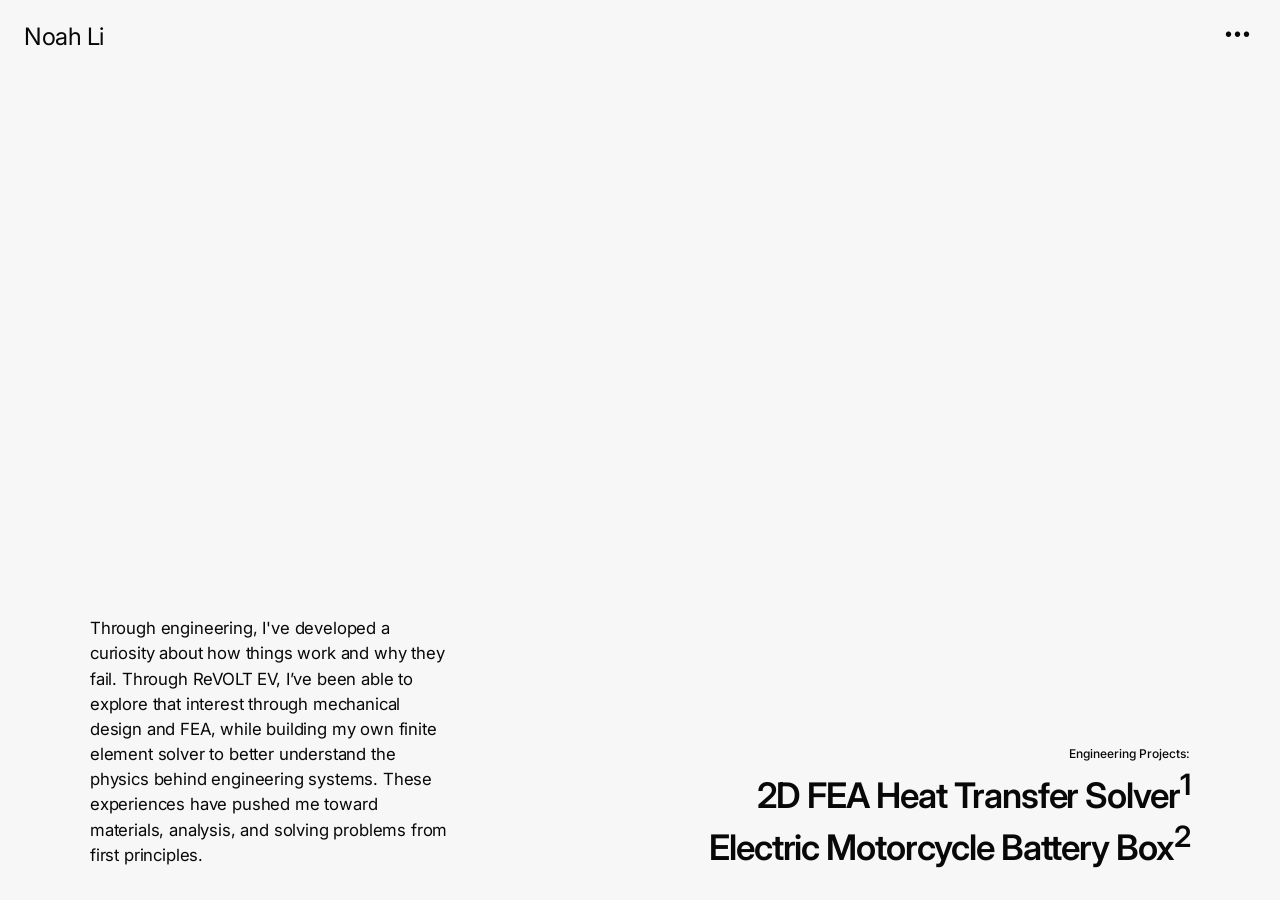
==== engineering.html @ c1a85e19 "Initial portfolio commit with clean video and 3D model" ====
<!DOCTYPE html>
<html lang="en">
<head>
    <meta charset="UTF-8">
    <meta name="viewport" content="width=device-width, initial-scale=1.0">
    <title>Noah Li Engineering Portfolio</title>
    <link rel="preconnect" href="https://fonts.googleapis.com">
    <link rel="preconnect" href="https://fonts.gstatic.com" crossorigin>
    <link href="https://fonts.googleapis.com/css2?family=Inter:wght@400;500;600;700&display=swap" rel="stylesheet">
    <link rel="stylesheet" href="style.css">
</head>
<body>

    <!-- =========================================
         HEADER / TOP NAVIGATION
    ========================================== -->
    <header class="header">
        <div class="logo">
            <h1>Noah Li</h1>
        </div>

        <!-- Three dots button -->
        <button class="dots-btn" id="contactToggle" aria-label="Open contact info">
            •••
        </button>

        <!-- Contact Popover / Tab -->
        <div class="contact-tab" id="contactTab">
            <button class="close-btn" id="contactClose">&times;</button>
            <h3>Contact</h3>
            <p><a href="mailto:noah.li@ucalgary.ca">noah.li@ucalgary.ca</a></p>
            <p><a href="https://www.linkedin.com/in/noahlizh/" target="_blank" rel="noopener">LinkedIn ↗</a></p>
            <p class="location">Calgary, AB</p>
            
            <div class="contact-actions">
                <a href="../index.html" class="portfolio-btn">Film Portfolio ↗</a>
            </div>
        </div>
    </header>

    <!-- =========================================
         FULL-SCREEN CONTINUOUS BACKGROUND VIDEO
    ========================================== -->
    <div class="video-preview-container">
        <!-- Always playing background video -->
        <video class="active" src="assets/videos/engineering/fea_1_1.mp4" autoplay muted loop playsinline preload="auto"></video>
    </div>

    <!-- =========================================
         SPLIT MAIN CONTAINER (Intro Left, Works Right)
    ========================================== -->
    <main class="eng-main-container">
        
        <!-- Left Column: Name & Intro -->
        <div class="eng-intro-col">
            <p class="eng-bio">
                Through engineering, I've developed a curiosity about how things work and why they fail. Through ReVOLT EV, I’ve been able to explore that interest through mechanical design and FEA, while building my own finite element solver to better understand the physics behind engineering systems. These experiences have pushed me toward materials, analysis, and solving problems from first principles.
            </p>
        </div>

        <!-- Right Column: Stacked Project Links -->
        <div class="eng-works-col">
            <span class="label">Engineering Projects:</span>
            <div class="eng-works-list">
                <a href="https://awsbjt3xvdu2c37jyzpubn.streamlit.app/" class="work-item" target="_blank" rel="noopener">2D FEA Heat Transfer Solver<sup>1</sup></a>
                <a href="projects/battery-box.html" class="work-item">Electric Motorcycle Battery Box<sup>2</sup></a>
            </div>
        </div>

    </main>

    <!-- =========================================
         JAVASCRIPT CONTROLS (Contact Toggle Only)
    ========================================== -->
    <script>
        // Contact Popover Toggle
        const toggleBtn = document.getElementById('contactToggle');
        const closeBtn = document.getElementById('contactClose');
        const contactTab = document.getElementById('contactTab');

        toggleBtn.addEventListener('click', (e) => {
            e.stopPropagation();
            contactTab.classList.toggle('active');
        });

        closeBtn.addEventListener('click', () => {
            contactTab.classList.remove('active');
        });

        document.addEventListener('click', (e) => {
            if (!contactTab.contains(e.target) && e.target !== toggleBtn) {
                contactTab.classList.remove('active');
            }
        });
    </script>
</body>
</html>
---- style.css ----
/* =========================================
   RESET & BASE STYLES
========================================= */
* {
    margin: 0;
    padding: 0;
    box-sizing: border-box;
}

body {
    font-family: 'Inter', -apple-system, BlinkMacSystemFont, sans-serif;
    background-color: #f7f7f7;
    color: #111111;
    height: 100vh;
    display: flex;
    flex-direction: column;
    justify-content: space-between;
    padding: 24px;
    overflow: hidden;
    position: relative; /* REQUIRED for centering the video container */
    -webkit-font-smoothing: antialiased;
}

/* =========================================
   HEADER & LOGO
========================================= */
/* =========================================
   HEADER & LOGO
========================================= */
.header {
    display: flex;
    justify-content: space-between;
    align-items: flex-start;
    position: relative;
    z-index: 10;
    
    /* Applies difference blend mode to header text & dots button */
    mix-blend-mode: difference;
    color: #ffffff;
}

.logo h1, .logo h2 {
    font-size: 1.5rem;          /* Reduced from 2rem to match the delicate scale */
    font-weight: 400;          /* Reduced from 600 to Regular/Normal weight */
    letter-spacing: -0.02em;   /* Slightly tighter for modern typography */
    line-height: 1.05;
    color: #ffffff;
}

.dots-btn {
    background: none;
    border: none;
    font-size: 1.25rem;
    font-weight: 400;          /* Changed from bold to regular */
    letter-spacing: 2px;
    cursor: pointer;
    color: #ffffff;
    padding: 0 4px;
    line-height: 1;
}

.dots-btn:hover {
    opacity: 0.6;
}
/* =========================================
   CONTACT TAB (POPOVER)
========================================= */
.contact-tab {
    position: absolute;
    top: 40px;
    right: 0;
    width: 240px;
    background: #ffffff;
    border: 1px solid #111;
    padding: 20px;
    display: none;
    flex-direction: column;
    gap: 8px;
    z-index: 100;
    box-shadow: 0 10px 30px rgba(0, 0, 0, 0.08);
    
    /* Isolation keeps popover text crisp and non-blended */
    mix-blend-mode: normal;
    color: #111111;
}

.contact-tab a, 
.contact-tab h3, 
.contact-tab .location, 
.close-btn {
    color: #111111;
}

.contact-tab.active {
    display: flex;
}

.contact-tab h3 {
    font-size: 0.85rem;
    text-transform: uppercase;
    letter-spacing: 0.05em;
    margin-bottom: 8px;
}

.contact-tab a {
    color: #111;
    text-decoration: none;
    font-size: 0.95rem;
}

.contact-tab a:hover {
    text-decoration: underline;
}

.contact-tab .location {
    font-size: 0.85rem;
    color: #666;
    margin-top: 8px;
}

.close-btn {
    position: absolute;
    top: 10px;
    right: 12px;
    background: none;
    border: none;
    font-size: 1.2rem;
    cursor: pointer;
}

/* =========================================
   VIDEO PREVIEW AREA (THIS WAS MISSING!)
========================================= */
/* =========================================
   FULL-SCREEN VIDEO BACKGROUND PREVIEW
========================================= */
.video-preview-container {
    position: fixed;        /* Fixes container to fill the full screen viewport */
    top: 0;
    left: 0;
    width: 100vw;
    height: 100vh;
    pointer-events: none;   /* Keeps text, links, and three-dot buttons clickable */
    z-index: 0;             /* Places video behind header and text links */
    overflow: hidden;
}

.video-preview-container video {
    position: absolute;
    top: 0;
    left: 0;
    width: 100%;
    height: 100%;
    object-fit: cover;      /* Scales video to fill entire screen without stretching */
    opacity: 0;
    transition: opacity 0.4s ease-in-out; /* Smooth fade effect */
}

.video-preview-container video.active {
    opacity: 1;
}
/* =========================================
   SELECTED WORKS (INLINE FOOTNOTE LIST)
========================================= */
.works-container {
    max-width: 1100px;
    margin-bottom: 8px;
    position: relative;
    z-index: 10;
    
    /* Applies difference blend mode to all project text */
    mix-blend-mode: difference;
    color: #ffffff;
}

.label {
    display: block;
    font-size: 0.75rem;
    font-weight: 500;
    color: #ffffff;
    margin-bottom: 6px;
}

.work-item {
    font-size: 2.2rem;
    font-weight: 600;
    letter-spacing: -0.03em;
    color: #ffffff; /* Must be white for difference mode to calculate accurately */
    text-decoration: none;
    display: inline;
    margin-right: 6px;
    transition: opacity 0.2s ease;
}

.work-item:hover {
    opacity: 0.6; /* Keeps subtle hover dimming */
}

.work-item.static {
    color: #ffffff;
}

/* Responsive adjustments */
@media (max-width: 768px) {
    .logo h1, .logo h2 {
        font-size: 1.2rem; /* Adjusted for mobile screens */
    }
    
    .work-item {
        font-size: 1.5rem;
    }

    .work-item sup {
        font-size: 0.8rem;
    }
}

.video-preview-container video {
    position: absolute;
    top: 0;
    left: 0;
    width: 100%;
    height: 100%;
    opacity: 0;
    transition: opacity 0.2s ease-in-out;
    pointer-events: none;
}

.video-preview-container video.active {
    opacity: 1;
}

.contact-actions {
    margin-top: 16px;
    padding-top: 12px;
    border-top: 1px solid rgba(0, 0, 0, 0.1); /* Subtle separator line */
}

.portfolio-btn {
    display: inline-block;
    font-size: 14px;
    font-weight: 500;
    color: #000;
    text-decoration: none;
    padding: 8px 12px;
    background: #f0f0f0;
    border-radius: 4px;
    transition: background 0.2s ease;
}

.portfolio-btn:hover {
    background: #e0e0e0;
}

/* =========================================
   ENGINEERING PORTFOLIO SPLIT LAYOUT
========================================= */
.eng-main-container {
    max-width: 1100px;
    width: 100%;
    margin: 0 auto;
    display: flex;
    justify-content: space-between;
    align-items: flex-end;
    position: relative;
    z-index: 10;
    mix-blend-mode: difference;
    color: #ffffff;
    padding-bottom: 8px;
}

.eng-intro-col {
    max-width: 360px;
}

.eng-bio {
    font-size: 1.05rem;
    line-height: 1.5;
    font-weight: 400;
    color: #ffffff;
    letter-spacing: -0.01em;
}

.eng-works-col {
    display: flex;
    flex-direction: column;
    align-items: flex-end;
    text-align: right;
}

.eng-works-list {
    display: flex;
    flex-direction: column;
    align-items: flex-end;
    gap: 4px;
}

.eng-works-list .work-item {
    display: block;
    margin-right: 0;
}

/* Responsive adjustment for mobile devices */
@media (max-width: 768px) {
    .eng-main-container {
        flex-direction: column;
        align-items: flex-start;
        gap: 32px;
    }

    .eng-works-col {
        align-items: flex-start;
        text-align: left;
    }

    .eng-works-list {
        align-items: flex-start;
    }
}

/* =========================================
   PROJECT DETAIL PAGE STYLES
========================================= */
.project-container {
    max-width: 1100px;
    width: 100%;
    margin: 40px auto 0 auto;
    position: relative;
    z-index: 10;
    mix-blend-mode: difference;
    color: #ffffff;
    padding-bottom: 60px;
}

.project-header {
    margin-bottom: 40px;
}

.project-category {
    display: block;
    font-size: 0.75rem;
    font-weight: 500;
    text-transform: uppercase;
    letter-spacing: 0.05em;
    margin-bottom: 8px;
    color: #ffffff;
}

.project-header h2 {
    font-size: 2.2rem;
    font-weight: 600;
    letter-spacing: -0.03em;
    color: #ffffff;
    line-height: 1.1;
}

.project-grid {
    display: grid;
    grid-template-columns: 320px 1fr;
    gap: 60px;
    align-items: flex-start;
}

.project-sidebar {
    display: flex;
    flex-direction: column;
    gap: 28px;
}

.spec-block h4 {
    font-size: 0.85rem;
    text-transform: uppercase;
    letter-spacing: 0.05em;
    margin-bottom: 10px;
    font-weight: 600;
    color: #ffffff;
}

.spec-block p, .spec-block li {
    font-size: 0.95rem;
    line-height: 1.5;
    color: #ffffff;
}

.file-list {
    list-style: none;
    display: flex;
    flex-direction: column;
    gap: 4px;
    font-family: monospace;
    font-size: 0.85rem;
    opacity: 0.9;
}

.project-content h3 {
    font-size: 1.25rem;
    font-weight: 600;
    letter-spacing: -0.02em;
    margin-top: 24px;
    margin-bottom: 12px;
    color: #ffffff;
}

.project-content h3:first-of-type {
    margin-top: 0;
}

.project-content p, .project-content li {
    font-size: 1.05rem;
    line-height: 1.6;
    margin-bottom: 16px;
    color: #ffffff;
    font-weight: 400;
}

.project-content ul, .project-content ol {
    padding-left: 20px;
    margin-bottom: 16px;
}

.project-content a {
    color: #ffffff;
    text-decoration: underline;
}

.back-home-link {
    text-decoration: none;
}

/* Responsive adjustment */
@media (max-width: 768px) {
    .project-grid {
        grid-template-columns: 1fr;
        gap: 32px;
    }
    
    .project-header h2 {
        font-size: 1.6rem;
    }
}

/* =========================================
   SCROLLABLE PROJECT PAGES FIX
========================================= */
body.project-body {
    height: auto;
    min-height: 100vh;
    overflow-y: auto;
    overflow-x: hidden;
}
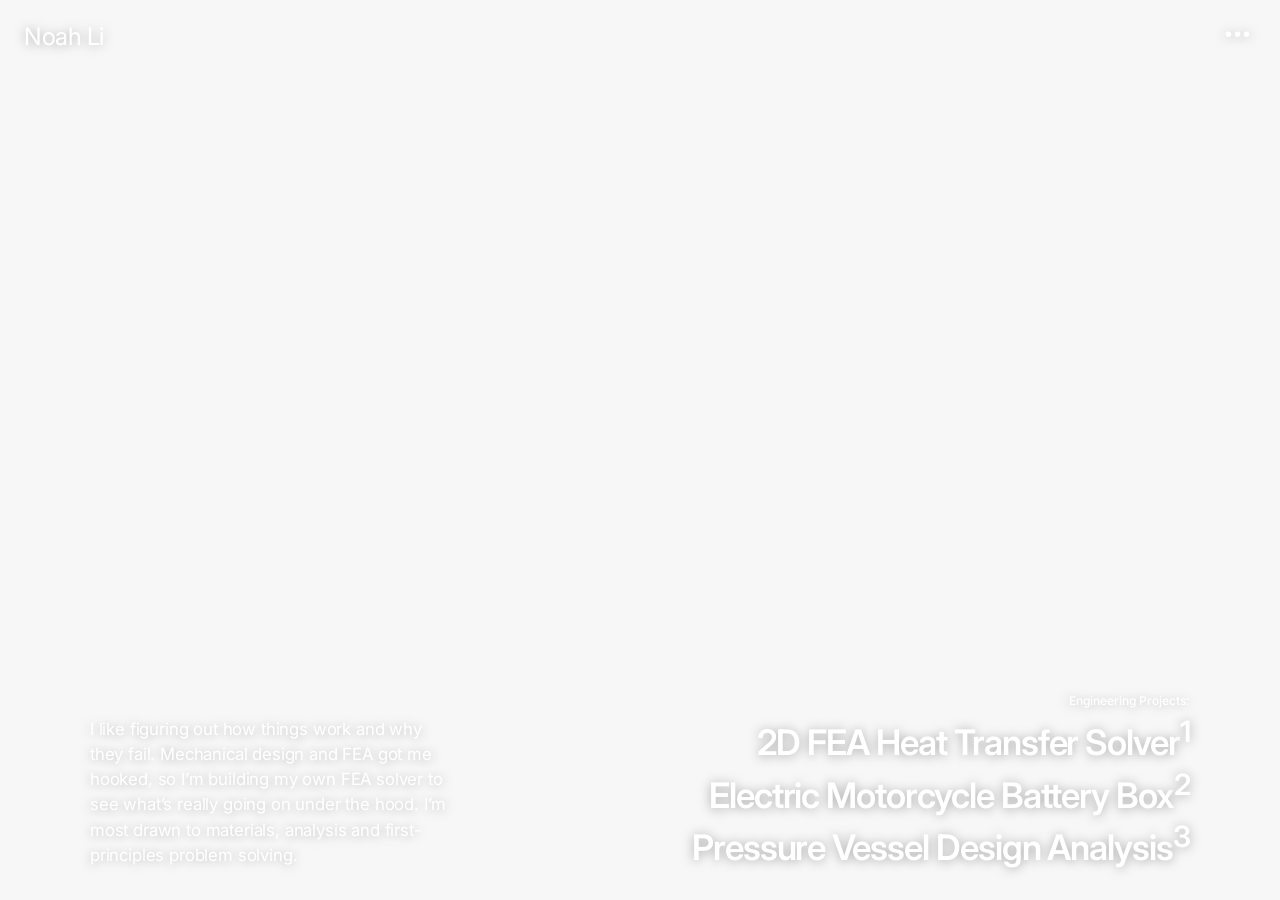
==== commit fba8ff4a: "new eng project" ====
--- a/engineering.html
+++ b/engineering.html
@@ -9,6 +9,22 @@
     <link href="https://fonts.googleapis.com/css2?family=Inter:wght@400;500;600;700&display=swap" rel="stylesheet">
     <link rel="stylesheet" href="style.css">
 </head>
+<style>
+    /* White text on this page only: turn off the difference blend so the text is true white over the video */
+    .header,
+    .eng-main-container {
+        mix-blend-mode: normal;
+        color: #ffffff;
+    }
+    .logo h1,
+    .dots-btn,
+    .label,
+    .eng-bio,
+    .work-item {
+        color: #ffffff;
+        text-shadow: 0 1px 12px rgba(0, 0, 0, 0.35);
+    }
+</style>
 <body>
 
     <!-- =========================================
@@ -33,7 +49,7 @@
             <p class="location">Calgary, AB</p>
             
             <div class="contact-actions">
-                <a href="../index.html" class="portfolio-btn">Film Portfolio ↗</a>
+                <a href="index.html" class="portfolio-btn">Film Portfolio ↗</a>
             </div>
         </div>
     </header>
@@ -43,7 +59,7 @@
     ========================================== -->
     <div class="video-preview-container">
         <!-- Always playing background video -->
-        <video class="active" src="assets/videos/engineering/fea_1_1.mp4" autoplay muted loop playsinline preload="auto"></video>
+        <video class="active" src="assets/videos/engineering/chat with chris_1.mp4" autoplay muted loop playsinline preload="auto"></video>
     </div>
 
     <!-- =========================================
@@ -54,7 +70,7 @@
         <!-- Left Column: Name & Intro -->
         <div class="eng-intro-col">
             <p class="eng-bio">
-                Through engineering, I've developed a curiosity about how things work and why they fail. Through ReVOLT EV, I’ve been able to explore that interest through mechanical design and FEA, while building my own finite element solver to better understand the physics behind engineering systems. These experiences have pushed me toward materials, analysis, and solving problems from first principles.
+                I like figuring out how things work and why they fail. Mechanical design and FEA got me hooked, so I’m building my own FEA solver to see what’s really going on under the hood. I’m most drawn to materials, analysis and first-principles problem solving.
             </p>
         </div>
 
@@ -62,8 +78,9 @@
         <div class="eng-works-col">
             <span class="label">Engineering Projects:</span>
             <div class="eng-works-list">
-                <a href="https://awsbjt3xvdu2c37jyzpubn.streamlit.app/" class="work-item" target="_blank" rel="noopener">2D FEA Heat Transfer Solver<sup>1</sup></a>
+                <a href="https://github.com/noahboah285-web/FEA" class="work-item" target="_blank" rel="noopener">2D FEA Heat Transfer Solver<sup>1</sup></a>
                 <a href="projects/battery-box.html" class="work-item">Electric Motorcycle Battery Box<sup>2</sup></a>
+                <a href="projects/pressure-vessel.html" class="work-item">Pressure Vessel Design Analysis<sup>3</sup></a>
             </div>
         </div>
 
